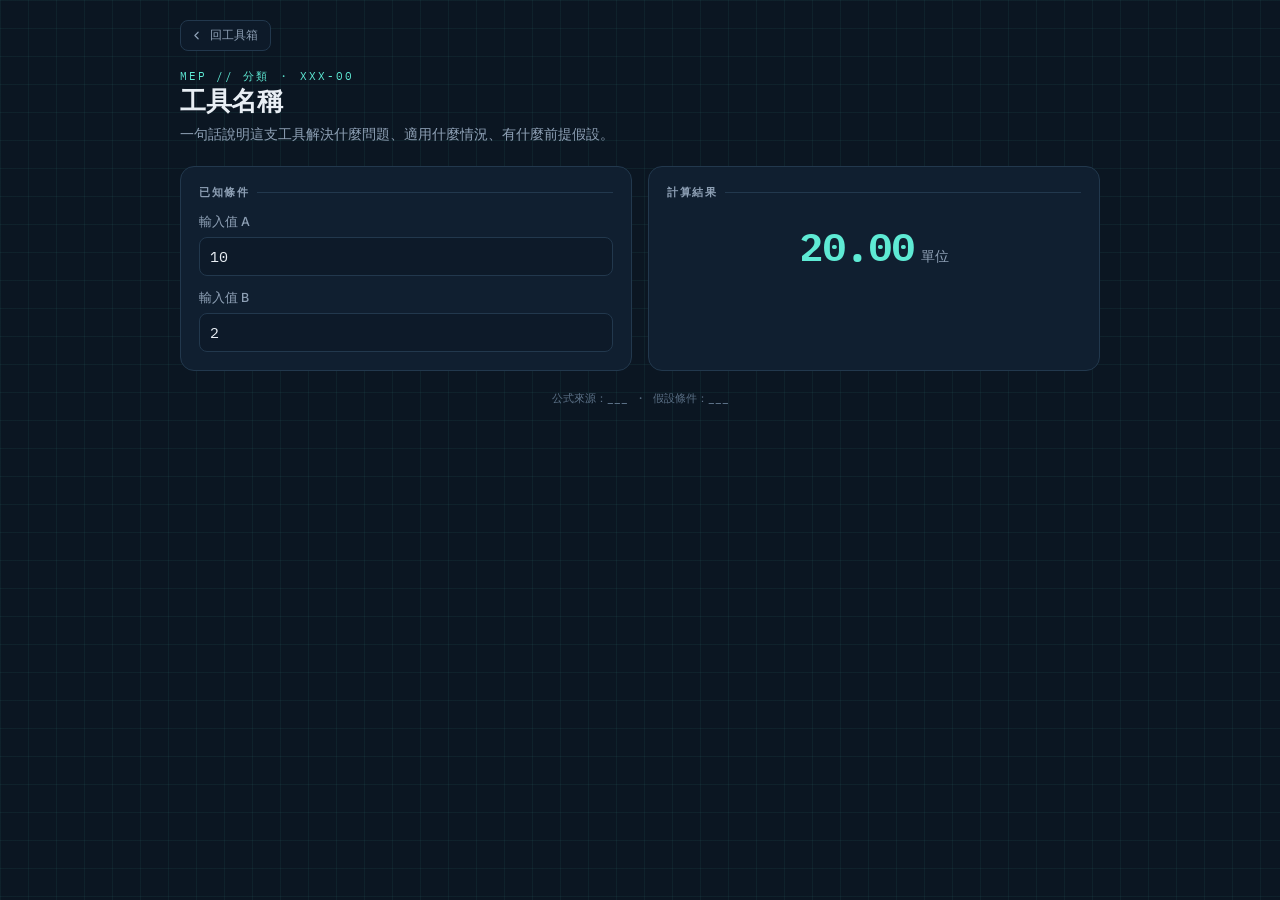
==== tools/_template/index.html @ 014787a3 "feat: 加入新增工具用的起始樣板" ====
<!DOCTYPE html>
<html lang="zh-Hant">
<head>
<meta charset="UTF-8">
<meta name="viewport" content="width=device-width, initial-scale=1.0">
<!-- ① 改成你的工具名稱 -->
<title>工具名稱 — MEP 工具箱</title>
<link rel="preconnect" href="https://fonts.googleapis.com">
<link rel="preconnect" href="https://fonts.gstatic.com" crossorigin>
<link href="https://fonts.googleapis.com/css2?family=IBM+Plex+Mono:wght@400;500;600;700&family=Inter:wght@400;500;600;700&display=swap" rel="stylesheet">
<link rel="stylesheet" href="../../assets/tokens.css">
<style>
  /* tokens.css 已提供 --bg / --accent / --panel 等變數與底色格線，
     這裡只寫這支工具自己的版面。想讓工具能單獨下載離線使用，
     就把 tokens.css 的內容整段複製進來、拿掉上面那行 <link>。 */
  body{ padding:20px 14px 60px; }
  .wrap{ max-width:920px; margin:0 auto; }

  .topbar{ display:flex; align-items:center; justify-content:space-between; gap:12px; margin-bottom:18px; flex-wrap:wrap; }
  .back{
    display:inline-flex; align-items:center; gap:7px;
    font-family:var(--mono); font-size:12px; color:var(--text-dim); text-decoration:none;
    padding:6px 12px 6px 9px; border-radius:8px;
    border:1px solid var(--border); background:var(--panel-2);
  }
  .back:hover{ color:var(--accent); border-color:var(--accent-dim); }
  .back svg{ width:13px; height:13px; stroke:currentColor; fill:none; stroke-width:2.2; stroke-linecap:round; stroke-linejoin:round; }

  h1{ font-size:26px; margin:0 0 4px; font-weight:700; letter-spacing:-0.01em; }
  .subtitle{ color:var(--text-dim); font-size:14px; margin:0 0 22px; line-height:1.5; }

  .grid2{ display:grid; grid-template-columns:1fr 1fr; gap:16px; }
  @media (max-width:720px){ .grid2{ grid-template-columns:1fr; } }

  .card{ background:var(--panel); border:1px solid var(--border); border-radius:14px; padding:18px; }
  .card h2{
    font-size:11px; letter-spacing:.14em; text-transform:uppercase; color:var(--text-dim);
    margin:0 0 14px; font-weight:600; display:flex; align-items:center; gap:8px;
  }
  .card h2::after{ content:''; flex:1; height:1px; background:var(--border); }

  .field{ margin-bottom:14px; }
  .field label{ display:block; font-size:12.5px; color:var(--text-dim); margin-bottom:6px; font-weight:500; }
  input[type=number], select{
    width:100%; background:var(--panel-2); border:1px solid var(--border); color:var(--text);
    font-family:var(--mono); font-size:15px; padding:9px 10px; border-radius:8px; outline:none;
  }
  input:focus, select:focus{ border-color:var(--accent); }

  .result-value{ font-family:var(--mono); font-size:38px; font-weight:700; color:var(--accent); line-height:1; }
  .result-unit{ font-size:14px; color:var(--text-dim); margin-left:6px; }

  footer.credit{ text-align:center; color:var(--text-dimmer); font-size:11px; margin-top:20px; font-family:var(--mono); }
</style>
</head>
<body>
<div class="wrap">

  <nav class="topbar">
    <a class="back" href="../../">
      <svg viewBox="0 0 24 24"><path d="M15 18l-6-6 6-6"/></svg>
      回工具箱
    </a>
  </nav>

  <!-- ② 改成你的領域碼與工具說明 -->
  <div class="eyebrow">MEP // 分類 ・ XXX-00</div>
  <h1>工具名稱</h1>
  <p class="subtitle">一句話說明這支工具解決什麼問題、適用什麼情況、有什麼前提假設。</p>

  <div class="grid2">
    <div class="card">
      <h2>已知條件</h2>
      <div class="field">
        <label>輸入值 A</label>
        <input type="number" id="inA" value="10" step="1">
      </div>
      <div class="field" style="margin-bottom:0">
        <label>輸入值 B</label>
        <input type="number" id="inB" value="2" step="1">
      </div>
    </div>

    <div class="card">
      <h2>計算結果</h2>
      <div style="text-align:center; padding:14px 0">
        <span class="result-value" id="out">—</span><span class="result-unit">單位</span>
      </div>
    </div>
  </div>

  <!-- ③ 一定要寫來源。工程計算沒有出處就不能拿去用。 -->
  <footer class="credit">公式來源：___ ・ 假設條件：___</footer>
</div>

<script>
// ④ 把計算邏輯寫在這裡。純函式、不碰 DOM，之後好測試也好搬。
function calc(a, b){
  return a * b;
}

function render(){
  const a = parseFloat(document.getElementById('inA').value);
  const b = parseFloat(document.getElementById('inB').value);
  const v = calc(a, b);
  document.getElementById('out').textContent = isFinite(v) ? v.toFixed(2) : '—';
}

document.querySelectorAll('input').forEach(el => el.addEventListener('input', render));
render();
</script>
</body>
</html>
---- assets/tokens.css ----
/* ─────────────────────────────────────────────────────────
   MEP 工具箱 — 共用設計 Token
   工具頁面若想維持「單一檔案、可離線」的特性，可以不引用這支
   CSS，直接把下面的 :root 變數複製進自己的 <style> 裡。
   ───────────────────────────────────────────────────────── */

:root{
  /* 底色與面板 */
  --bg:#0b1622;
  --panel:#101f30;
  --panel-2:#0d1a29;
  --grid:rgba(94,234,212,0.055);   /* 藍圖格線 */
  --border:#22384d;

  /* 強調色 */
  --accent:#5eead4;                /* 主色：青綠 */
  --accent-dim:#2f5a54;
  --amber:#f5b942;                 /* 注意 */
  --good:#34d399;                  /* 通過 */
  --bad:#f87171;                   /* 不合規 */

  /* 文字 */
  --text:#e8eef4;
  --text-dim:#8ea0b5;
  --text-dimmer:#5b7086;

  /* 字體 */
  --sans:'Inter', system-ui, -apple-system, 'Noto Sans TC', sans-serif;
  --mono:'IBM Plex Mono', ui-monospace, 'Cascadia Code', monospace;
}

*{ box-sizing:border-box; }

body{
  margin:0;
  background:
    linear-gradient(var(--grid) 1px, transparent 1px) 0 0/28px 28px,
    linear-gradient(90deg, var(--grid) 1px, transparent 1px) 0 0/28px 28px,
    var(--bg);
  color:var(--text);
  font-family:var(--sans);
  -webkit-font-smoothing:antialiased;
}

/* 所有頁面共用的小眉標 */
.eyebrow{
  font-family:var(--mono);
  font-size:11px;
  letter-spacing:0.18em;
  color:var(--accent);
  text-transform:uppercase;
}

/* 鍵盤操作一定要看得見焦點 */
:focus-visible{ outline:2px solid var(--accent); outline-offset:2px; }
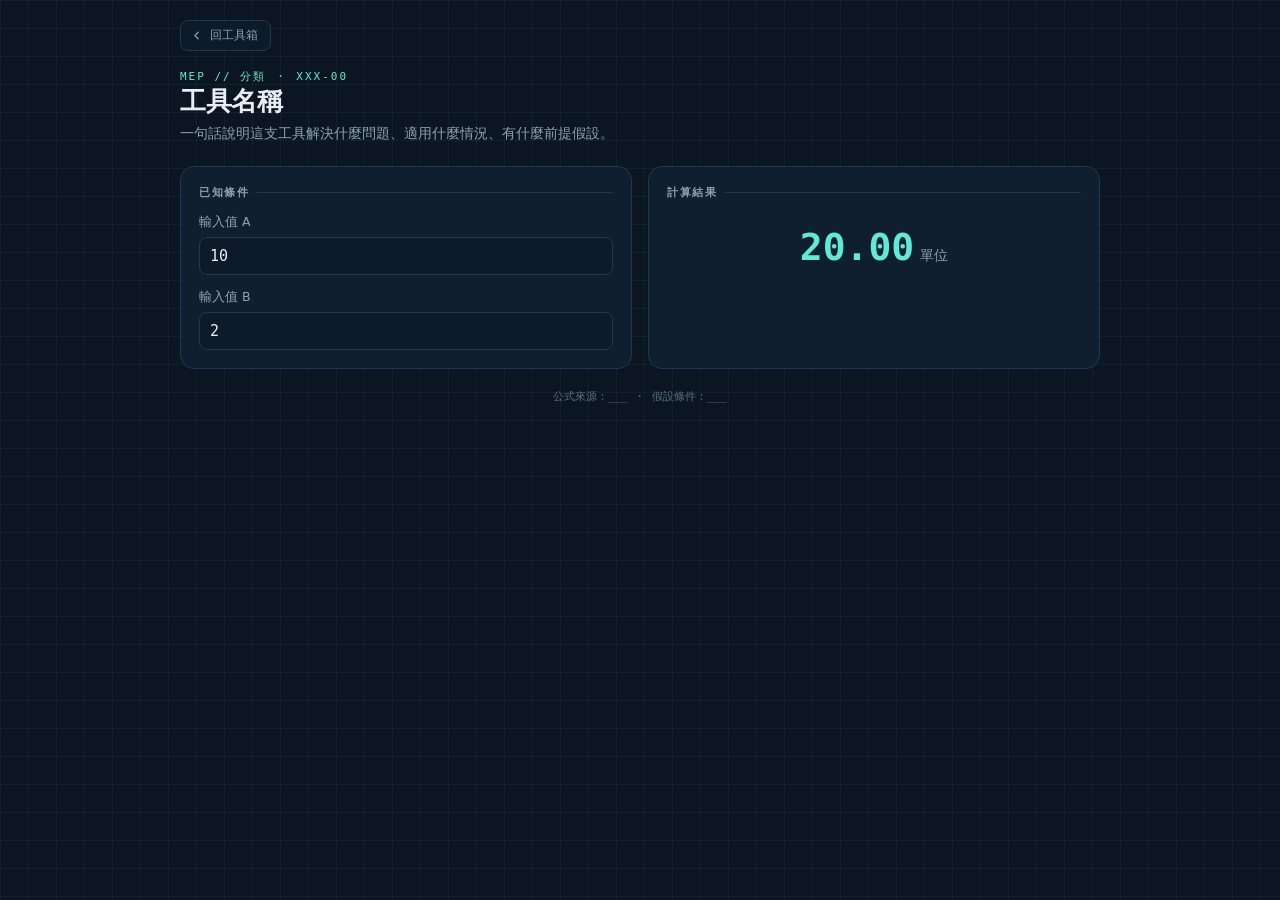
==== commit 5716ae6f: "fix: 稽核修正四支水力工具的計算缺陷與輸入可用性 以龍慶 27MW 案送審計算書（MIC-VB-WS-CAL-0001、MIC-VB-WS-DWG-0003）與 相關法規逐條稽核 HYD-01~0" ====
--- a/tools/_template/index.html
+++ b/tools/_template/index.html
@@ -5,9 +5,6 @@
 <meta name="viewport" content="width=device-width, initial-scale=1.0">
 <!-- ① 改成你的工具名稱 -->
 <title>工具名稱 — MEP 工具箱</title>
-<link rel="preconnect" href="https://fonts.googleapis.com">
-<link rel="preconnect" href="https://fonts.gstatic.com" crossorigin>
-<link href="https://fonts.googleapis.com/css2?family=IBM+Plex+Mono:wght@400;500;600;700&family=Inter:wght@400;500;600;700&display=swap" rel="stylesheet">
 <link rel="stylesheet" href="../../assets/tokens.css">
 <style>
   /* tokens.css 已提供 --bg / --accent / --panel 等變數與底色格線，
